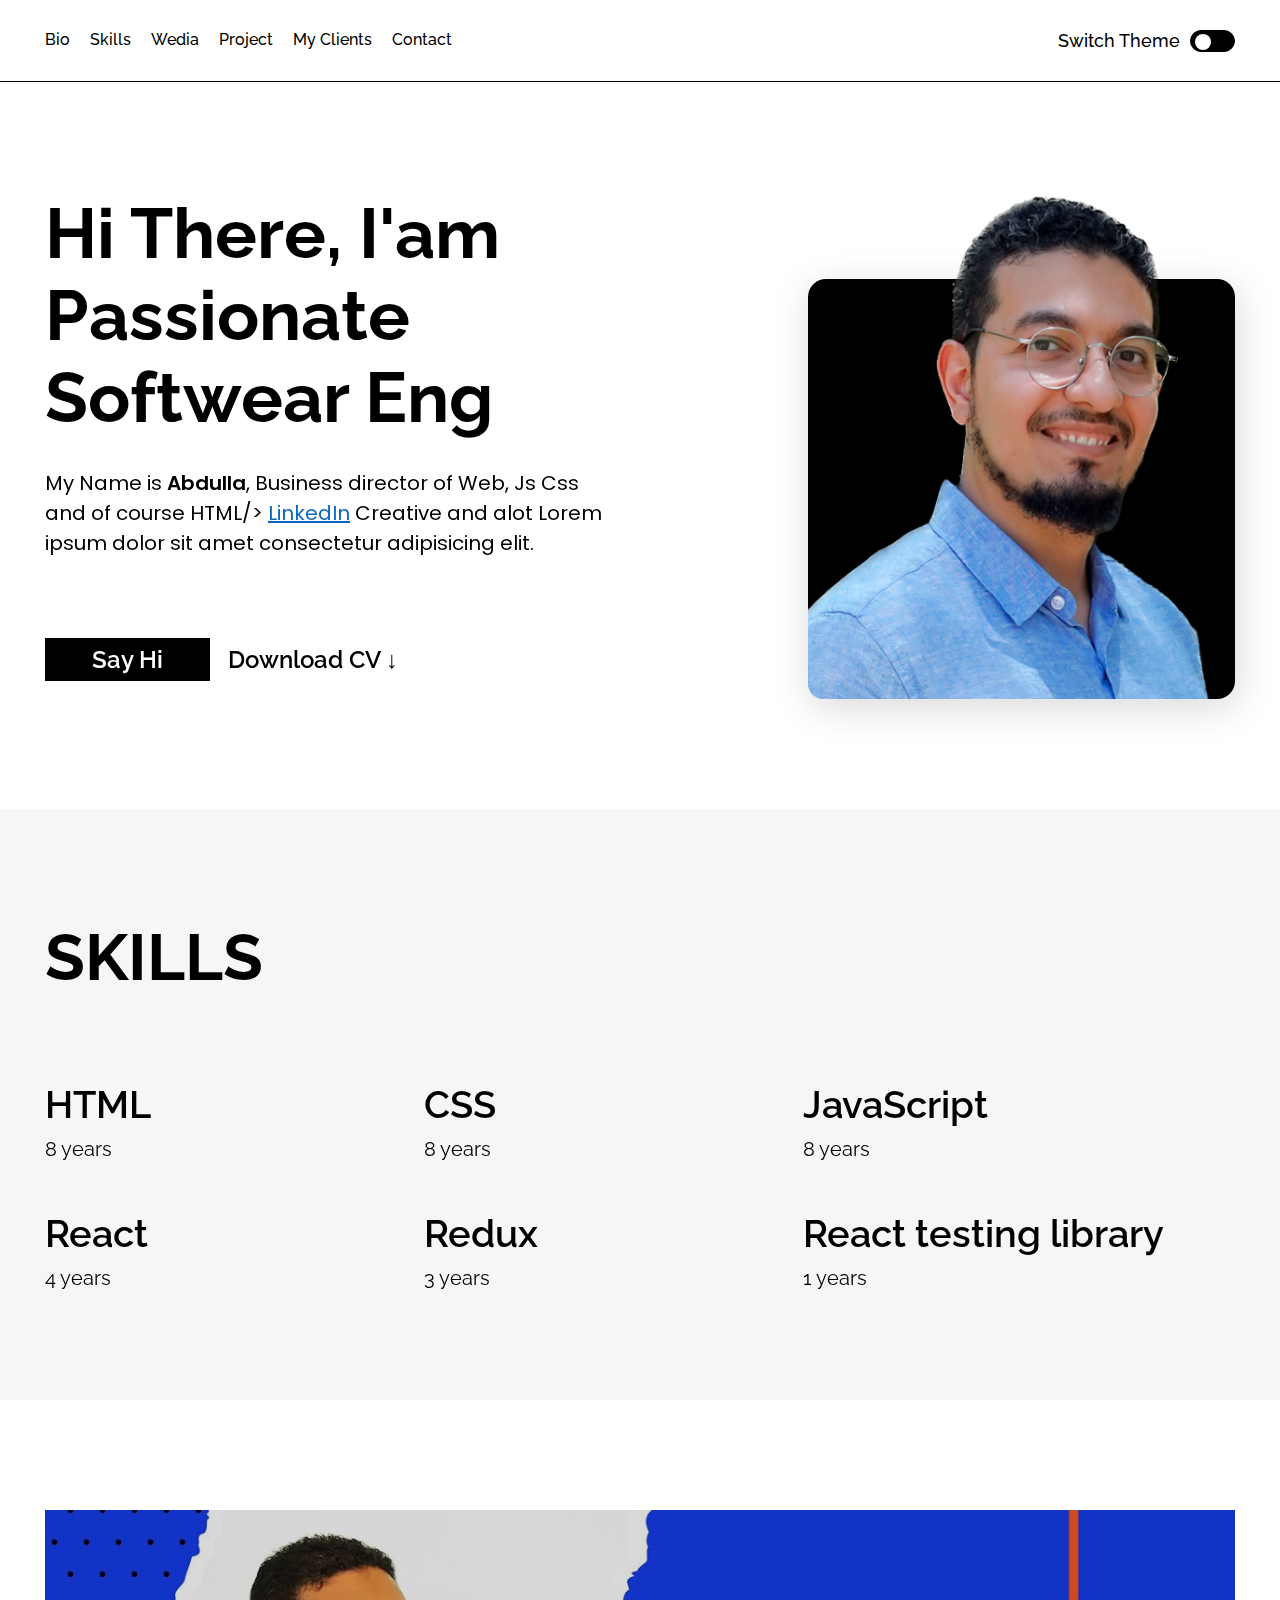
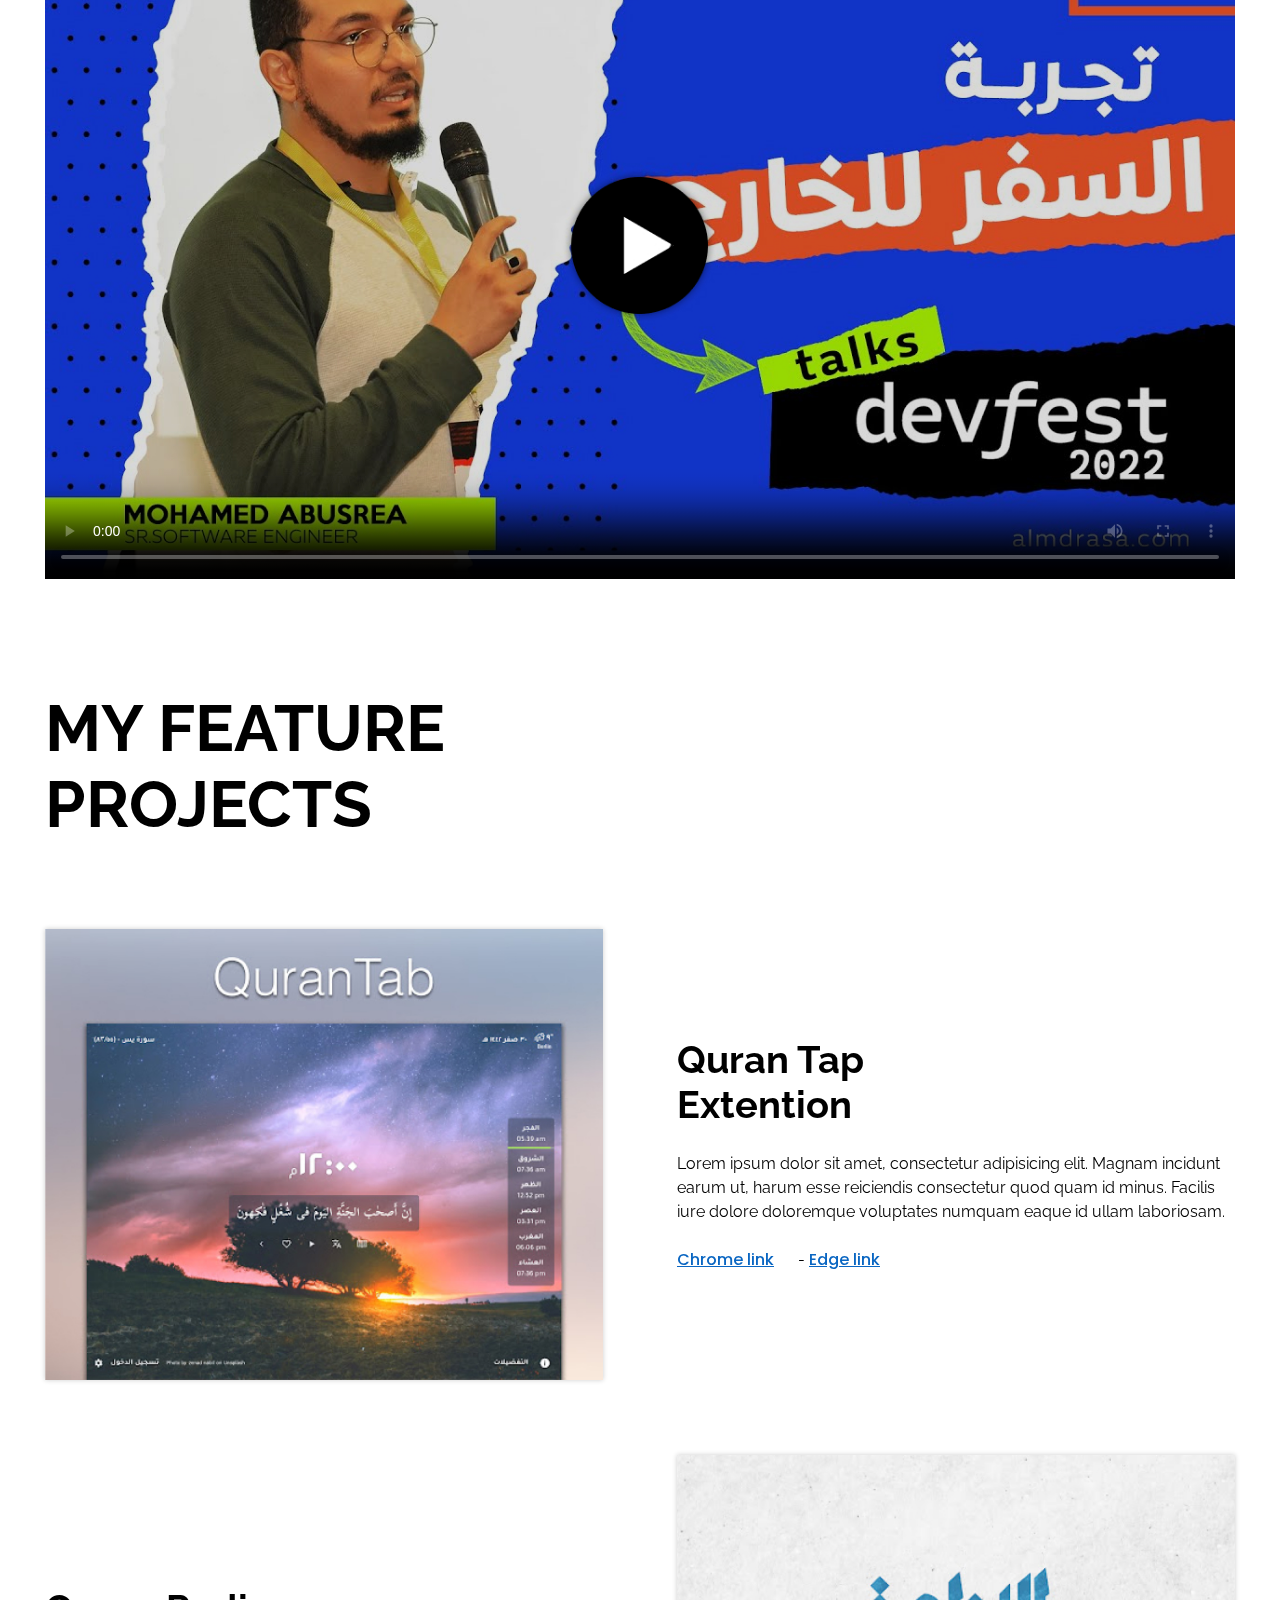
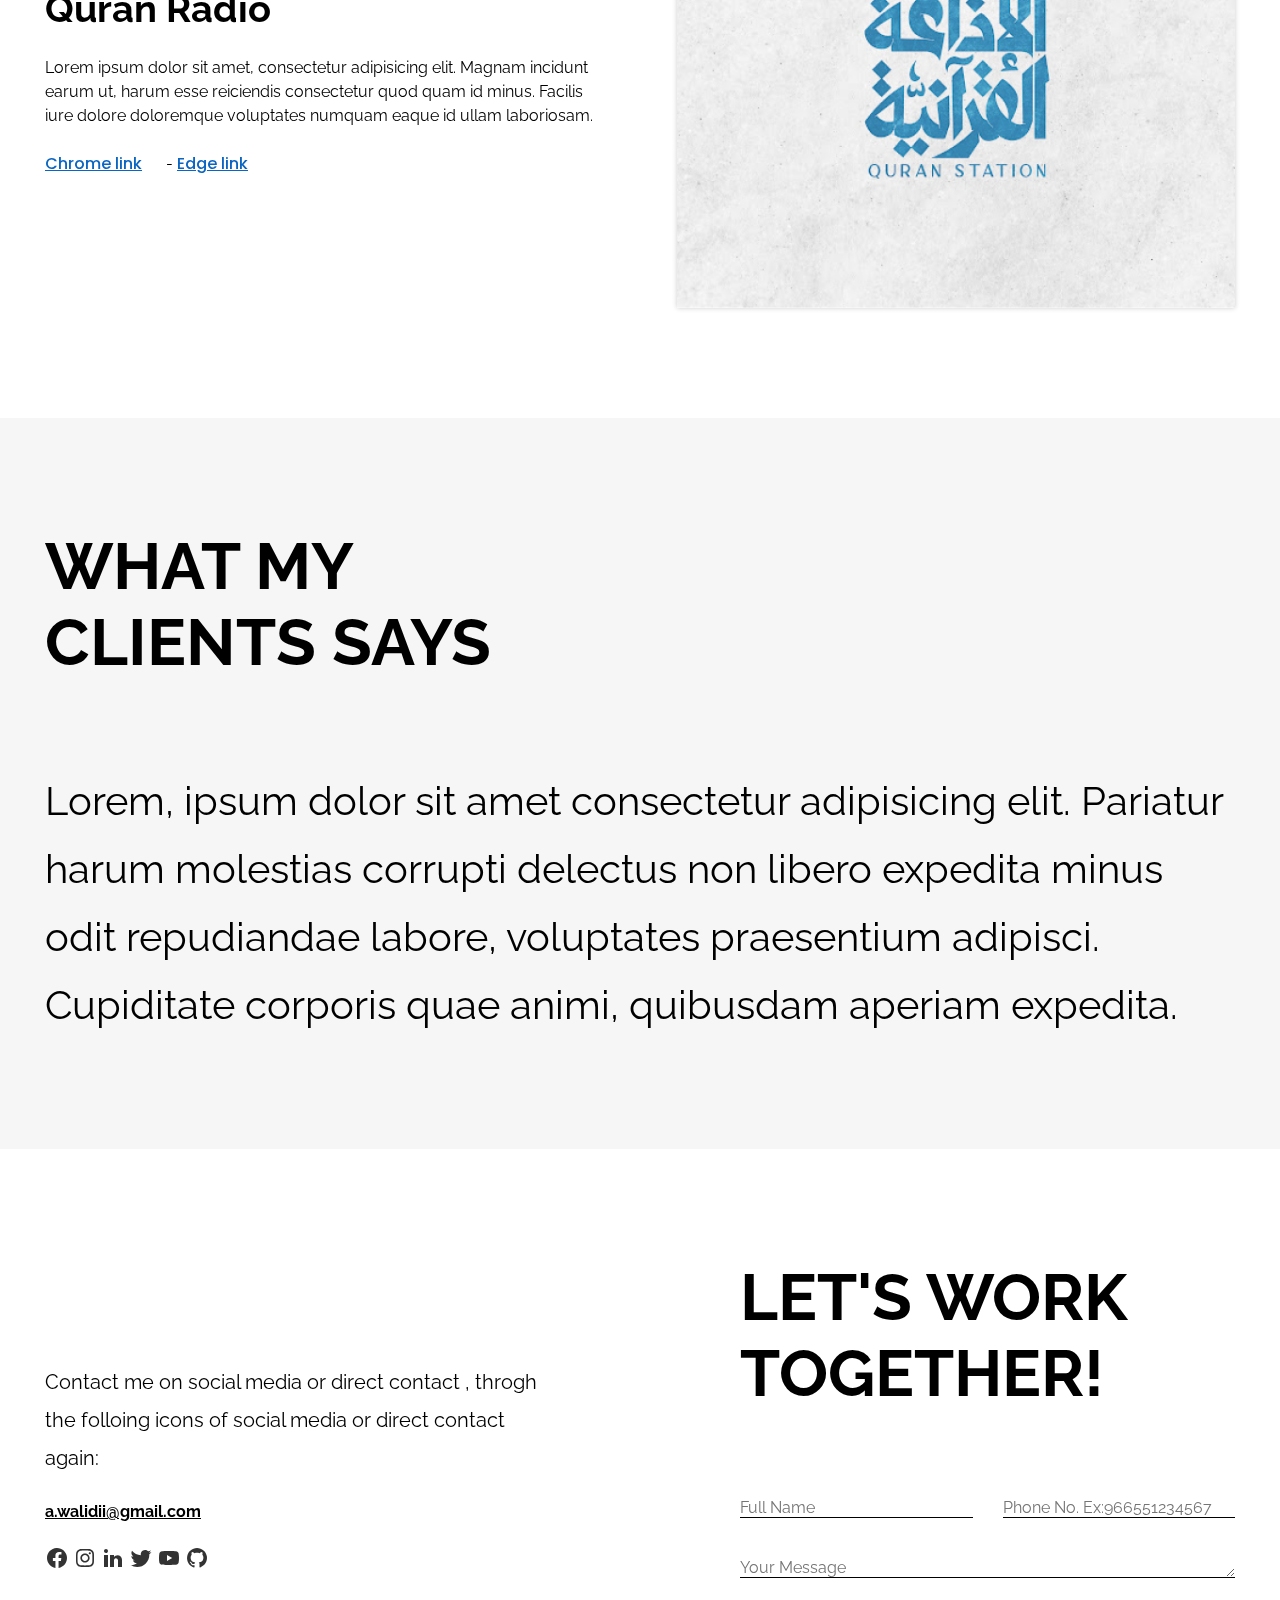
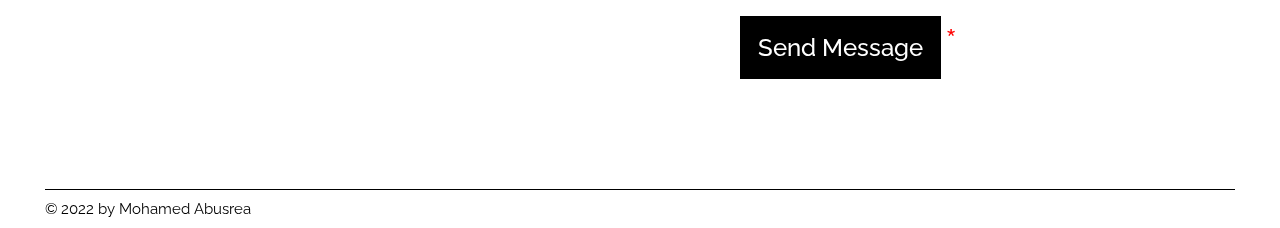
==== index.html @ 907b27fb "initialization" ====
<!DOCTYPE html>
<html lang="en">
  <head>
    <meta charset="UTF-8" />
    <meta name="viewport" content="width=device-width, initial-scale=1.0" />
    <link
      href="https://fonts.googleapis.com/css2?family=Poppins:wght@400;600&family=Raleway:wght@400;500;600;700&display=swap"
      rel="stylesheet" />
    <link rel="stylesheet" href="./styles/style.css" />
    <title>صفحة عبداالله</title>
  </head>
  <body>
    <div class="container">
      <video class="video__loop" autoplay loop muted>
        <source src="./video-loop.mp4" type="video/mp4" />
      </video>

      <header class="header">
        <label class="burger-menu" for="menu">
          <div class="burger-menu__bar"></div>
          <div class="burger-menu__bar"></div>
          <div class="burger-menu__bar"></div>
        </label>
        <input id="menu" class="burger-menu__checkbox" type="checkbox" />

        <nav class="navigation">
          <ul class="navigation__list">
            <li><a href="#bio" class="navigation__link navigation__bio">Bio</a></li>
            <li><a href="#skills" class="navigation__link navigation__skills">Skills</a></li>
            <li><a href="#media" class="navigation__link navigation__media">Wedia</a></li>
            <li><a href="#projects" class="navigation__link navigation__projects">Project</a></li>
            <li><a href="#clients" class="navigation__link navigation__clients">My Clients</a></li>
            <li><a href="#contact" class="navigation__link navigation__contact">Contact</a></li>
          </ul>
        </nav>

        <div class="toggle">
          <h3 class="toggle__title">Switch Theme</h3>
          <input type="checkbox" name="toggle checkbox" id="toggle" class="toggle__checkbox" />
          <label for="toggle" class="toggle__lable"></label>
        </div>
      </header>

      <section id="bio" class="bio section">
        <div class="bio__data">
          <h1 class="bio__heading">Hi There, I'am Passionate Softwear Eng</h1>
          <p class="bio__objectives">
            My Name is <span class="bio__name">Abdulla</span>, Business director of Web, Js Css and
            of course HTML/>
            <a
              href="https://www.linkedin.com/in/abdullahmoalshehri/"
              class="bio__linkedin"
              target="_blank"
              >LinkedIn</a
            >
            Creative and alot Lorem ipsum dolor sit amet consectetur adipisicing elit.
          </p>
          <a href="#contact" class="bio__links say-hi-link">Say Hi</a>
          <a href="./mohamedAbusreaResume.pdf" class="bio__links find-out-link" target="_blank">
            Download CV <span class="bio__down-arrow">↓</span></a
          >
        </div>
        <div class="bio__pic-content">
          <img class="bio__pic" src="./images/personal-pic.png" alt="image of Mohammed abo Sarea" />
        </div>
      </section>

      <section id="skills" class="skills section section--with-bg">
        <h2 class="h2-heading">Skills</h2>
        <ul class="skills__list">
          <li class="skills__item">
            <h2 class="skills__title">HTML</h2>
            <span class="skills__experiance">8 years</span>
          </li>
          <li class="skills__item">
            <h2 class="skills__title">CSS</h2>
            <span class="skills__experiance">8 years</span>
          </li>
          <li class="skills__item">
            <h2 class="skills__title">JavaScript</h2>
            <span class="skills__experiance">8 years</span>
          </li>
          <li class="skills__item">
            <h2 class="skills__title">React</h2>
            <span class="skills__experiance">4 years</span>
          </li>
          <li class="skills__item">
            <h2 class="skills__title">Redux</h2>
            <span class="skills__experiance">3 years</span>
          </li>
          <li class="skills__item">
            <h2 class="skills__title">React testing library</h2>
            <span class="skills__experiance">1 years</span>
          </li>
        </ul>
      </section>

      <section id="media" class="media section">
        <video class="media__video" poster="./images/thumbnail.jpg" controls>
          <source src="./video.mp4" type="video/mp4" />
          <!-- <source src="./video.ogg" type="video/ogg"/> -->
          المتصفح لايدعم عرض الفيديو
        </video>
      </section>

      <section id="projects" class="projects section">
        <h2 class="h2-heading">My Feature <br />Projects</h2>

        <div class="project__main">
          <img class="project__img" src="./images/project-1.jpg" alt="" />

          <div class="project__data">
            <h3 class="h3--heading">Quran Tap <br />Extention</h3>
            <p class="project__discreption">
              Lorem ipsum dolor sit amet, consectetur adipisicing elit. Magnam incidunt earum ut,
              harum esse reiciendis consectetur quod quam id minus. Facilis iure dolore doloremque
              voluptates numquam eaque id ullam laboriosam.
            </p>

            <a href="https://www.w3schools.com/tags/tag_a.asp" class="project__link" target="_blank"
              >Chrome link</a
            >
            <span>-</span>
            <a href="https://www.w3schools.com/tags/tag_a.asp" class="project__link" target="_blank"
              >Edge link</a
            >
          </div>
          <div class="project__data">
            <h3 class="h3--heading">Quran Radio</h3>
            <p class="project__discreption">
              Lorem ipsum dolor sit amet, consectetur adipisicing elit. Magnam incidunt earum ut,
              harum esse reiciendis consectetur quod quam id minus. Facilis iure dolore doloremque
              voluptates numquam eaque id ullam laboriosam.
            </p>
            <a href="https://www.w3schools.com/tags/tag_a.asp" class="project__link" target="_blank"
              >Chrome link</a
            >
            <span>-</span>
            <a href="https://www.w3schools.com/tags/tag_a.asp" class="project__link" target="_blank"
              >Edge link</a
            >
          </div>
          <img class="project__img" src="./images/project-2.jpg" alt="" />
        </div>
      </section>

      <section id="clients" class="clients section section--with-bg">
        <h2 class="h2-heading">
          What My<br />
          Clients Says
        </h2>
        <div class="clients__openions">
          <div class="clients__wrapper">
            <p class="clients__openion">
              Lorem, ipsum dolor sit amet consectetur adipisicing elit. Pariatur harum molestias
              corrupti delectus non libero expedita minus odit repudiandae labore, voluptates
              praesentium adipisci. Cupiditate corporis quae animi, quibusdam aperiam expedita.
            </p>
            <p class="clients__openion">
              Lorem ipsum dolor sit, amet consectetur adipisicing elit. Reiciendis velit nisi
              quisquam earum. Saepe pariatur accusamus nulla quia, porro nemo mollitia optio
              eligendi voluptas quasi asperiores est, quibusdam qui totam?
            </p>
            <p class="clients__openion">
              Lorem ipsum dolor sit amet consectetur, adipisicing elit. Adipisci cupiditate porro
              esse nam iure vitae. Doloremque sed odio adipisci in nemo dicta recusandae tempora
              voluptate nam! Perferendis dolor sit enim.
            </p>
          </div>
        </div>
      </section>

      <section id="contact" class="contact section">
        <div>
          <p class="contact__descreption">
            Contact me on social media or direct contact , throgh the folloing icons of social media
            or direct contact again:
          </p>
          <a class="contact__email" href="mailto:a.walidii@gmail.com">a.walidii@gmail.com</a>
          <div class="contact__socials">
            <a href="#" class="contact__social">
              <img src="./images/brand/facebook.svg" alt="icon of facebook"
            /></a>
            <a href="#" class="contact__social">
              <img src="./images/brand/instagram.svg" alt="icon of instagram" />
            </a>
            <a href="#" class="contact__social">
              <img src="./images/brand/LinkedIn.svg" alt="icon of linked in" />
            </a>
            <a href="#" class="contact__social">
              <img src="./images/brand/twitter.svg" alt="icon of twitter" />
            </a>
            <a href="#" class="contact__social">
              <img src="./images/brand/youtube.svg" alt="icon of youtube" />
            </a>
            <a href="#" class="contact__social">
              <img src="./images/brand/github.svg" alt="icon of github" />
            </a>
          </div>
        </div>
        <div class="contact__formContact">
          <h2 class="h2-heading">Let's Work<br />Together!</h2>
          <form action="results.html">
            <div class="contact__inputs">
              <input
                class="contact__input"
                type="text"
                placeholder="Full Name"
                name="fullName"
                required />
              <input
                class="contact__input"
                type="tel"
                placeholder="Phone No. Ex:966551234567"
                name="mobile"
                pattern="^[1-9]{1}[0-9]{3,14}$"
                required />
            </div>
            <textarea
              class="contact__input contact__input__textarea"
              name="description"
              id="description"
              rows="1"
              placeholder="Your Message"
              required></textarea>
            <input class="contact__button" type="submit" value="Send Message" />
          </form>
        </div>
      </section>

      <footer class="footer">© 2022 by Mohamed Abusrea</footer>
    </div>
  </body>
</html>
---- styles/style.css ----
:root {
  --container-width: 119rem;
  --gutter: 2rem;
  --color-black: #000;
  --color-white: #fff;
  --color-blue: #2374e1;
  --color-light-blue: #1d9bf0;
  --color-dark-blue: #0a66c2;
  --color-darker-blue: #143ce8;
  --color-red: #ff0000;
  --color-green: #03a696;
  --color-grey: #f6f6f6;
  --color-dark-green: #42959b;
  --color-background: var(--color-white);
  --color-text: var(--color-black);
  --color-box-img: var(--color-black);
  --color-link-bg: var(--color-black);
  --color-input-border: var(--color-black);
  --font-family-raleway: "Raleway", sans-serif;
  --font-family-poppins: "Poppins", sans-serif;
  --font-weight-regular: 400;
  --font-weight-medium: 500;
  --font-weight-semi-bold: 600;
  --font-weight-bold: 700;
  --font-size-70: 7rem;
  --font-size-65: 6.5rem;
  --font-size-40: 4rem;
  --font-size-38: 3.8rem;
  --font-size-24: 2.4rem;
  --font-size-22: 2.2rem;
  --font-size-20: 2rem;
  --font-size-18: 1.8rem;
  --font-size-15: 1.5rem;
  --transition-timing: 0.3s;
}

/* CSS rest */
* {
  margin: 0;
  padding: 0;
  font: inherit;
}

*,
*::before,
*::after {
  box-sizing: border-box;
}

a {
  color: inherit;
  display: inline-block;
}

button {
  background-color: transparent;
  border: none;
  cursor: pointer;
  border: 0;
}

ul,
ol {
  list-style: none;
}

html {
  font-size: 62.5%;
  scroll-behavior: smooth;
  scroll-padding-top: 11rem;
}

/* end Css reset */
/* Global Style */
body,
[type=submit] {
  font-size: 1.6rem;
  font-family: var(--font-family-raleway);
  background-color: var(--color-background);
  color: var(--color-text);
  border: 0;
}

.container {
  display: grid;
  row-gap: 11rem;
  margin: 0 auto;
  max-width: calc(var(--container-width) + var(--gutter) * 2);
  padding-inline: var(--gutter);
  /* transition: var(--transition-timing); */
}

.video__loop {
  position: fixed;
  top: 0;
  left: 0;
  min-width: 100%;
  min-height: 100%;
  opacity: 0.07;
  z-index: -1;
}

.section {
  position: relative;
  display: grid;
  grid-template-columns: repeat(2, auto);
  align-items: start;
}

.section--with-bg {
  padding: 11rem 0;
}

.section--with-bg::before {
  content: "";
  position: absolute;
  height: 100%;
  width: 100vw;
  background-color: var(--color-grey);
  justify-self: center;
  z-index: -1;
}

.h2-heading {
  font-size: var(--font-size-65);
  font-weight: var(--font-weight-bold);
  grid-column: 1/-1;
  margin-bottom: 8.7rem;
  text-transform: uppercase;
}

.h3--heading {
  font-size: var(--font-size-38);
  font-weight: var(--font-weight-bold);
  margin-bottom: 2.5rem;
}

/* End Global Style */
.header {
  position: sticky;
  top: 0;
  padding: 3rem 0;
  display: flex;
  justify-content: center;
  z-index: 1;
}

.header::before {
  content: "";
  position: absolute;
  top: 0;
  height: 100%;
  width: 100vw;
  border-bottom: 0.1rem solid var(--color-input-border);
  z-index: -1;
  background-color: var(--color-background);
}

.navigation {
  transition: var(--transition-timing);
}

.navigation__list {
  display: flex;
  gap: 2rem;
}

.navigation__link:link,
.navigation__link:visited {
  text-decoration: none;
  font-weight: var(--font-weight-medium);
}

.navigation__link:hover,
.navigation__link:active {
  text-decoration: underline;
  color: var(--color-text);
}

.container:has(#bio:target) .navigation__bio,
.container:has(#skills:target) .navigation__skills,
.container:has(#media:target) .navigation__media,
.container:has(#projects:target) .navigation__projects,
.container:has(#clients:target) .navigation__clients,
.container:has(#contact:target) .navigation__contact {
  color: var(--color-blue);
  text-decoration: underline;
  font-weight: var(--font-weight-bold);
}

.burger-menu__checkbox {
  display: none;
}

/* toggle start */
.toggle {
  display: flex;
  gap: 1rem;
  margin-left: auto;
}

.toggle__title {
  font-weight: var(--font-weight-medium);
  font-size: var(--font-size-18);
}

.toggle__checkbox {
  display: none;
}

.toggle__lable {
  display: block;
  position: relative;
  background-color: var(--color-black);
  border: 1px solid var(--color-black);
  width: 4.5rem;
  height: 2.2rem;
  border-radius: 1.5rem;
  cursor: pointer;
  padding: 0.3rem 0.4rem;
  transition: 0.3s;
}

.toggle__lable::after {
  content: "";
  width: 1.6rem;
  height: 1.6rem;
  background-color: var(--color-white);
  border-radius: 50%;
  display: block;
  transition: 0.3s;
}

.toggle__checkbox:checked + .toggle__lable {
  background-color: var(--color-white);
}

.toggle__checkbox:checked + .toggle__lable::after {
  transform: translateX(2.1rem);
  background-color: var(--color-green);
}

/* toggle end  */
/* bio  */
.bio {
  grid-template-columns: repeat(2, 1fr);
  -moz-column-gap: 7.4rem;
       column-gap: 7.4rem;
}

.bio__heading {
  font-size: var(--font-size-70);
  font-weight: var(--font-weight-bold);
}

.bio__objectives {
  font-family: var(--font-family-poppins);
  font-weight: var(--font-weight-regular);
  font-size: var(--font-size-20);
  margin: 3rem 0 8rem;
}

.bio__name {
  font-weight: var(--font-weight-semi-bold);
}

.bio__linkedin {
  color: var(--color-dark-blue);
}

.bio__links {
  font-size: 2.4rem;
  font-weight: var(--font-weight-semi-bold);
  text-decoration: none;
}

.say-hi-link {
  background-color: var(--color-link-bg);
  color: var(--color-white);
  padding: 0.7rem 4.7rem;
}

.find-out-link {
  padding: 0.7rem 0;
  margin-inline-start: 1.4rem;
}

@keyframes jump {
  0% {
    transform: translateY(0.5rem);
  }
  35% {
    transform: translateY(-0.5rem);
  }
  70% {
    transform: translateY(0rem);
  }
  100% {
    transform: translateY(0rem);
  }
}
.bio__down-arrow {
  display: inline-block;
  animation: jump 1s infinite alternate ease-in-out;
}

.bio__pic-content {
  display: flex;
  position: relative;
  align-items: flex-end;
  justify-self: end;
}

.bio__pic-content::before {
  content: "";
  position: absolute;
  background-color: var(--color-box-img);
  margin-top: 8.8rem;
  width: 100%;
  height: 42rem;
  z-index: -1;
  border-radius: 1.8rem;
  box-shadow: 2.17543px 8.7017px 38.0699px rgba(0, 0, 0, 0.15);
}

.bio__pic {
  width: 42.7rem;
}

/* End bio */
/* Skills */
.skills__list {
  display: grid;
  grid-template-columns: repeat(3, 1fr);
  row-gap: 5rem;
}

.skills__title {
  font-size: var(--font-size-38);
  font-weight: var(--font-weight-semi-bold);
}

.skills__experiance {
  display: inline-block;
  font-size: var(--font-size-20);
  margin-top: 1rem;
}

.skills__item {
  transition: var(--transition-timing);
  -webkit-user-select: none;
     -moz-user-select: none;
          user-select: none;
}

.skills__item:hover {
  text-shadow: 0 0 2px var(--color-green);
}

/* End Skills */
/* Media  */
.media {
  align-items: center;
  justify-content: center;
}

.media__video {
  max-width: 100%;
}

/* End Media */
/* projects */
.project__main {
  display: grid;
  grid-template-columns: repeat(2, 1fr);
  -moz-column-gap: 7.4rem;
       column-gap: 7.4rem;
  row-gap: 7.5rem;
}

.project__img {
  max-width: 100%;
  box-shadow: 0 0 0.5rem rgba(0, 0, 0, 0.2);
}

.project__data {
  align-self: center;
}

.project__discreption {
  line-height: 1.5;
}

.project__link {
  color: var(--color-dark-blue);
  font-family: var(--font-family-poppins);
  font-weight: var(--font-weight-medium);
  margin-top: 2.3rem;
}

.project__link::after {
  content: "";
  display: inline-block;
  height: 1.4rem;
  width: 1.4rem;
  background-image: url(./images/external-icon.png);
  background-size: contain;
  margin-left: 0.6rem;
}

/* End project */
/* clients */
.clients__openions {
  grid-column: 1/-1;
  font-size: var(--font-size-40);
  line-height: 1.7;
}

.clients__wrapper {
  display: flex;
  overflow-x: auto;
  scroll-snap-type: x mandatory;
}

.clients__openion {
  flex-basis: 100%;
  flex-shrink: 0;
  scroll-snap-align: start;
}

/* End Clients */
/* Contact  */
.contact {
  grid-template-columns: repeat(2, 1fr);
  -moz-column-gap: 20rem;
       column-gap: 20rem;
  align-items: center;
}

.contact__descreption {
  font-size: var(--font-size-20);
  line-height: 1.9;
}

.contact__email {
  font-weight: var(--font-weight-bold);
  margin: 2.5rem 0;
}

.contact__social {
  transition: var(--transition-timing);
}

.contact__social:hover {
  transform: scale(1.2);
}

.contact__inputs {
  display: flex;
  gap: 3rem;
}

.contact__input {
  border: 0;
  outline: 0;
  background-color: transparent;
  border-bottom: 0.1rem solid var(--color-input-border);
  flex: 1;
}

.contact__input__textarea {
  width: 100%;
  margin-top: 4rem;
}

.contact__button {
  background-color: var(--color-link-bg);
  color: var(--color-white);
  padding: 1.7rem 1.8rem;
  font-weight: var(--font-weight-medium);
  font-size: var(--font-size-24);
  margin-top: 3.4rem;
}

form:invalid::after {
  content: "*";
  color: var(--color-red);
  font-size: var(--font-size-38);
}

/* End Contact */
/* footer */
.footer {
  padding: 1rem 0;
  font-size: var(--font-size-15);
  border-top: 0.1rem solid var(--color-black);
}

/* End footer */
/* Dark theme */
html:has(.toggle__checkbox:checked) {
  --color-background: var(--color-black);
  --color-text: var(--color-white);
  --color-box-img: var(--color-green);
  --color-link-bg: var(--color-green);
  --color-grey: #080808;
  --color-input-border: var(--color-white);
}

/* End dark theme */
/* Responsive  */
@media (max-width: 1000px) {
  html {
    font-size: 8px;
  }
}
@media (max-width: 800px) {
  .container {
    row-gap: 8rem;
  }
  .section {
    grid-template-columns: 1fr;
  }
  .bio__pic-content {
    grid-row: 1;
    justify-self: center;
    margin-bottom: 4rem;
  }
  .skills__list {
    grid-template-columns: repeat(2, 1fr);
  }
  .project__main {
    grid-template-columns: 1fr;
    row-gap: 6rem;
    justify-items: center;
  }
  .project__data:nth-of-type(2) {
    order: 1;
  }
  .clients__openions {
    font-size: var(--font-size-24);
  }
  .contact {
    row-gap: 6rem;
  }
  .contact__formContact {
    order: -1;
  }
}
@media (max-width: 500px) {
  .header {
    padding: 0;
  }
  .header::before {
    z-index: 0;
  }
  .bio__pic {
    width: 100%;
  }
  .burger-menu {
    display: flex;
    flex-direction: column;
    cursor: pointer;
    gap: 0.7rem;
    z-index: 0;
    align-self: center;
  }
  .burger-menu__bar {
    background-color: var(--color-text);
    width: 4.375rem;
    height: 0.3rem;
    transition: var(--transition-timing);
  }
  .header:has(.burger-menu__checkbox:checked) .burger-menu__bar:nth-child(1) {
    transform: translateY(10px) rotate(40deg);
  }
  .header:has(.burger-menu__checkbox:checked) .burger-menu__bar:nth-child(2) {
    opacity: 0;
    visibility: hidden;
  }
  .header:has(.burger-menu__checkbox:checked) .burger-menu__bar:nth-child(3) {
    transform: translateY(-6px) rotate(-40deg);
  }
  .burger-menu__checkbox:checked + .navigation {
    top: 100%;
  }
  .navigation {
    position: absolute;
    width: 100vw;
    background-color: var(--color-background);
    top: 0;
    padding: 3rem 0;
    border-bottom: 0.1rem solid var(--color-text);
    z-index: -1;
    transition: var(--transition-timing);
  }
  .navigation__list {
    justify-content: center;
  }
  .toggle {
    padding: 3rem 0;
    z-index: 1;
  }
}
/* End Responsive *//*# sourceMappingURL=style.css.map */
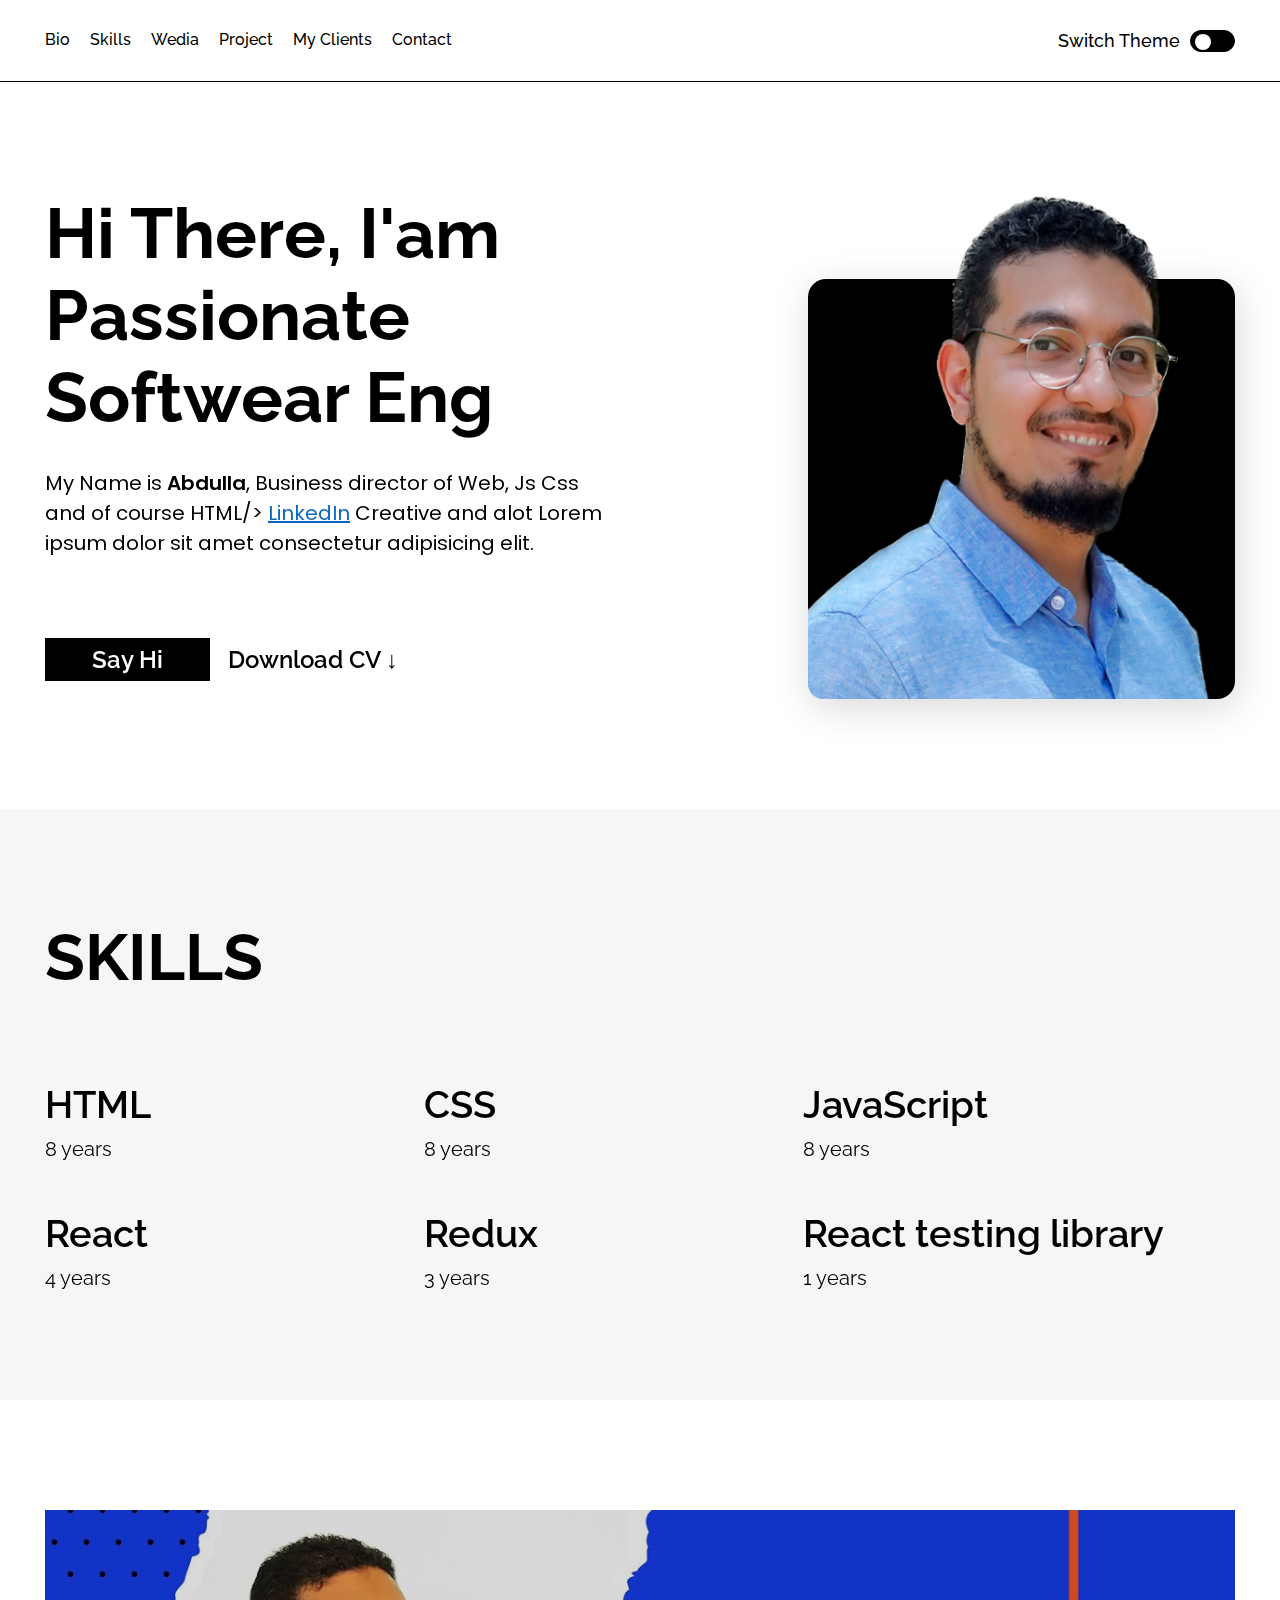
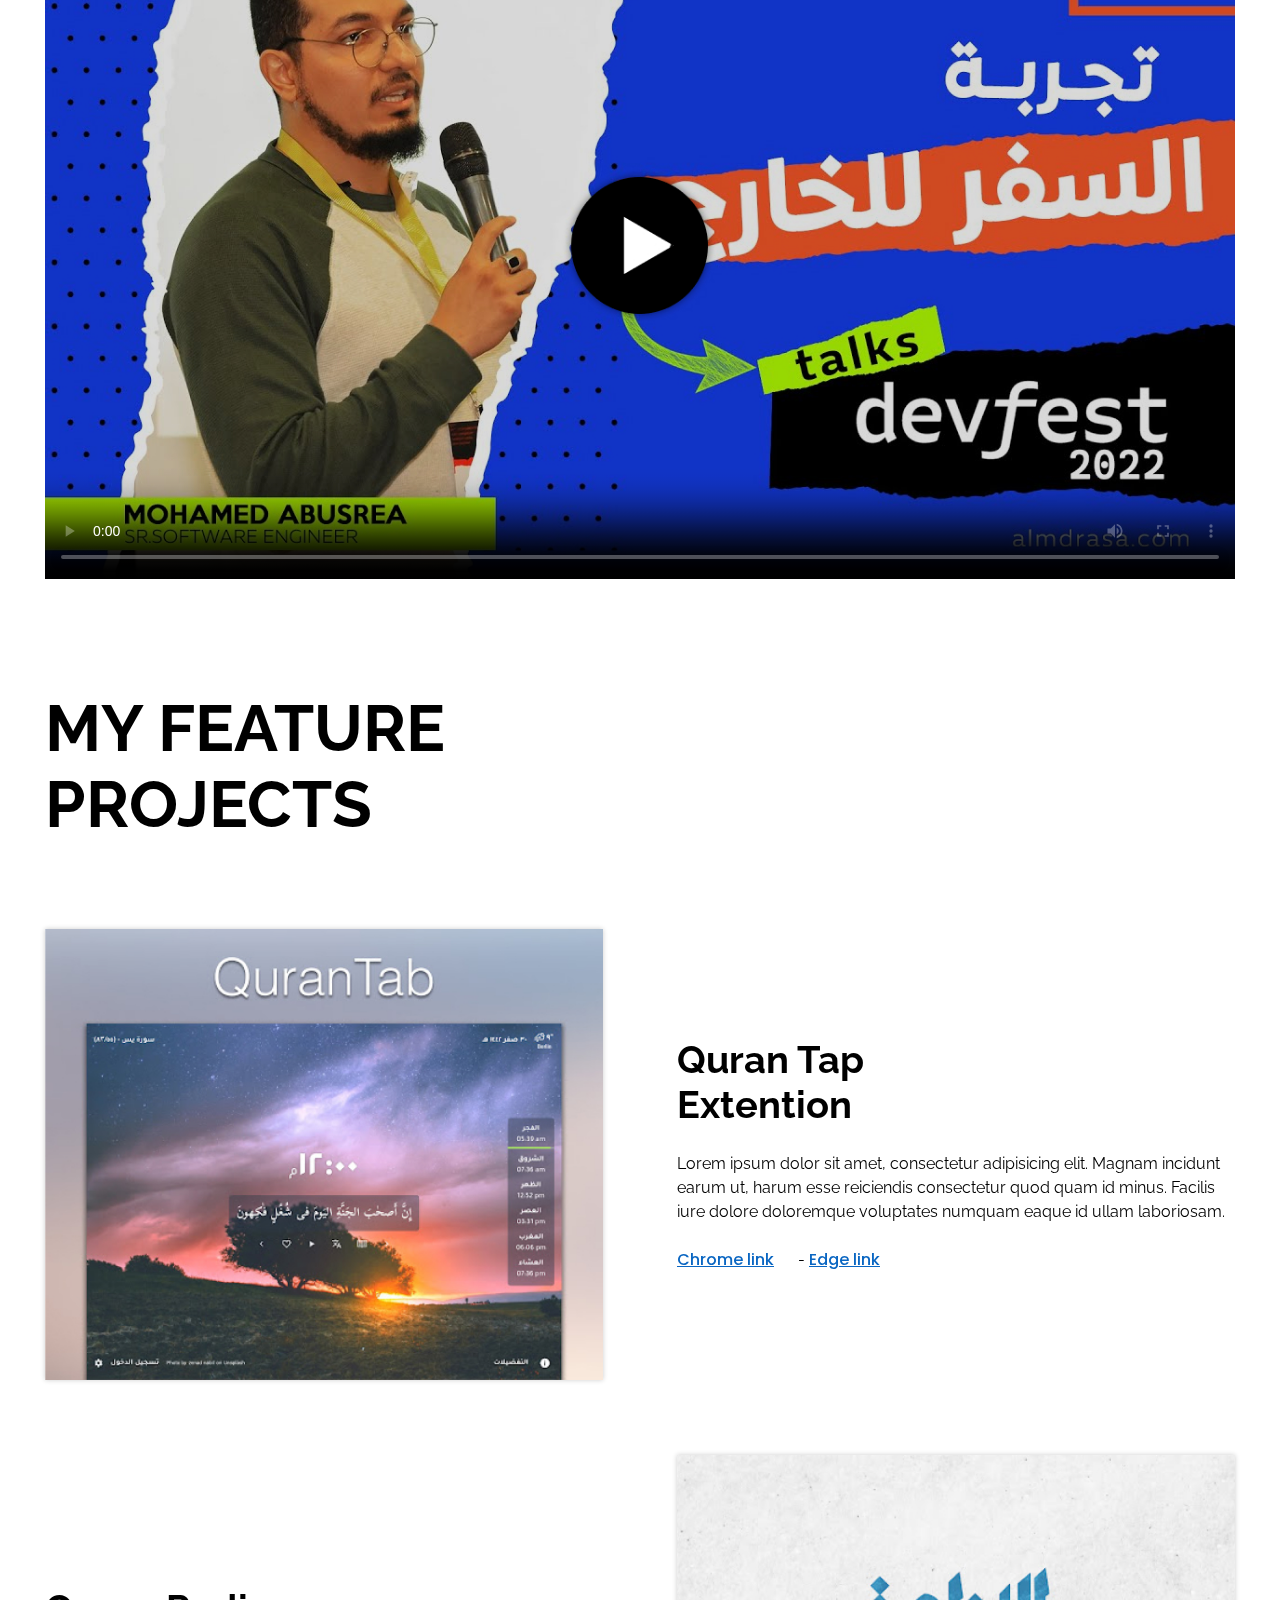
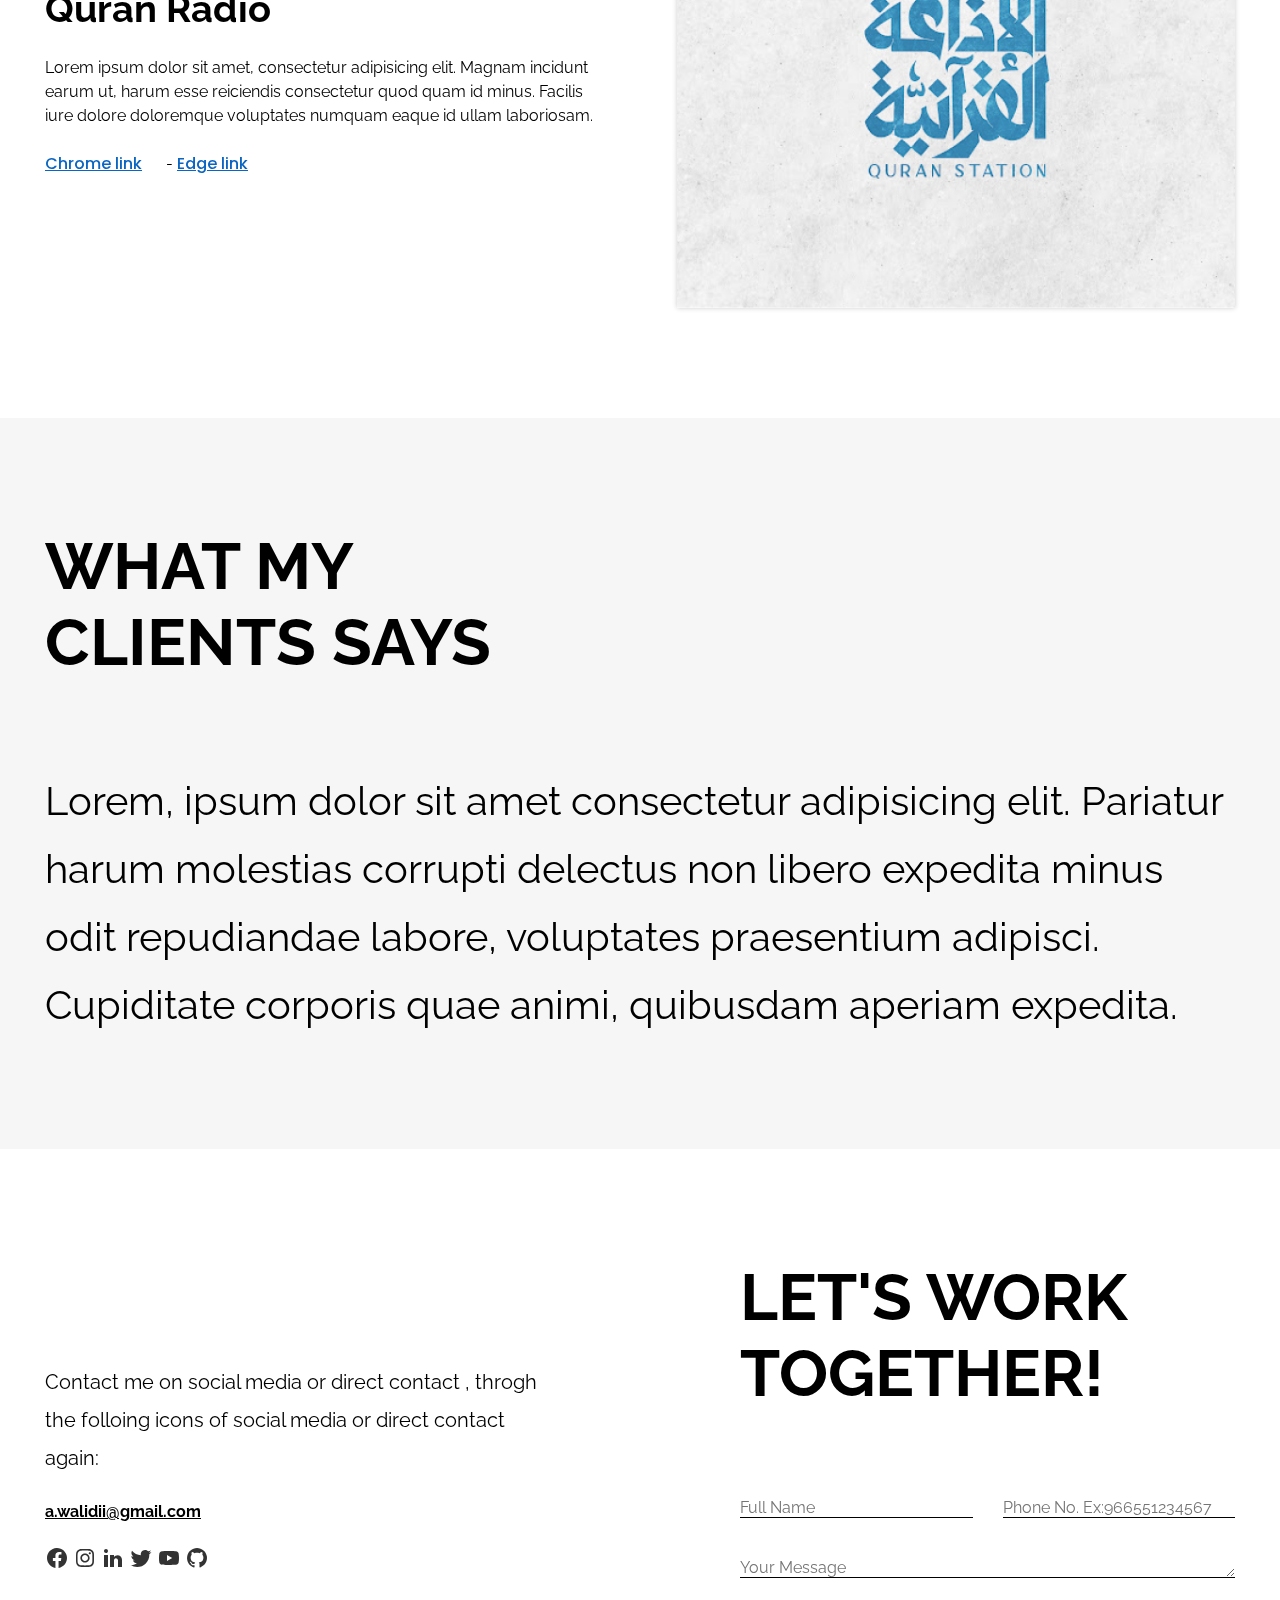
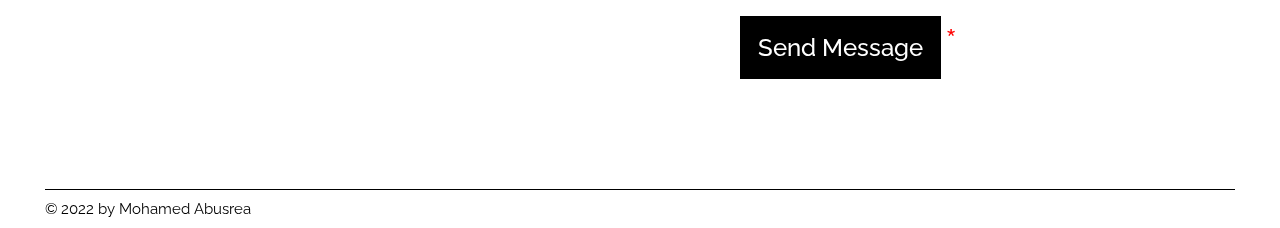
==== commit 6196b28e: "Update index.html" ====
--- a/index.html
+++ b/index.html
@@ -7,7 +7,7 @@
       href="https://fonts.googleapis.com/css2?family=Poppins:wght@400;600&family=Raleway:wght@400;500;600;700&display=swap"
       rel="stylesheet" />
     <link rel="stylesheet" href="./styles/style.css" />
-    <title>صفحة عبداالله</title>
+    <title>صفحة أبو سريع</title>
   </head>
   <body>
     <div class="container">
@@ -56,7 +56,7 @@
             Creative and alot Lorem ipsum dolor sit amet consectetur adipisicing elit.
           </p>
           <a href="#contact" class="bio__links say-hi-link">Say Hi</a>
-          <a href="./mohamedAbusreaResume.pdf" class="bio__links find-out-link" target="_blank">
+          <a href="./assets/mohamedAbusreaResume.pdf" class="bio__links find-out-link" target="_blank">
             Download CV <span class="bio__down-arrow">↓</span></a
           >
         </div>
